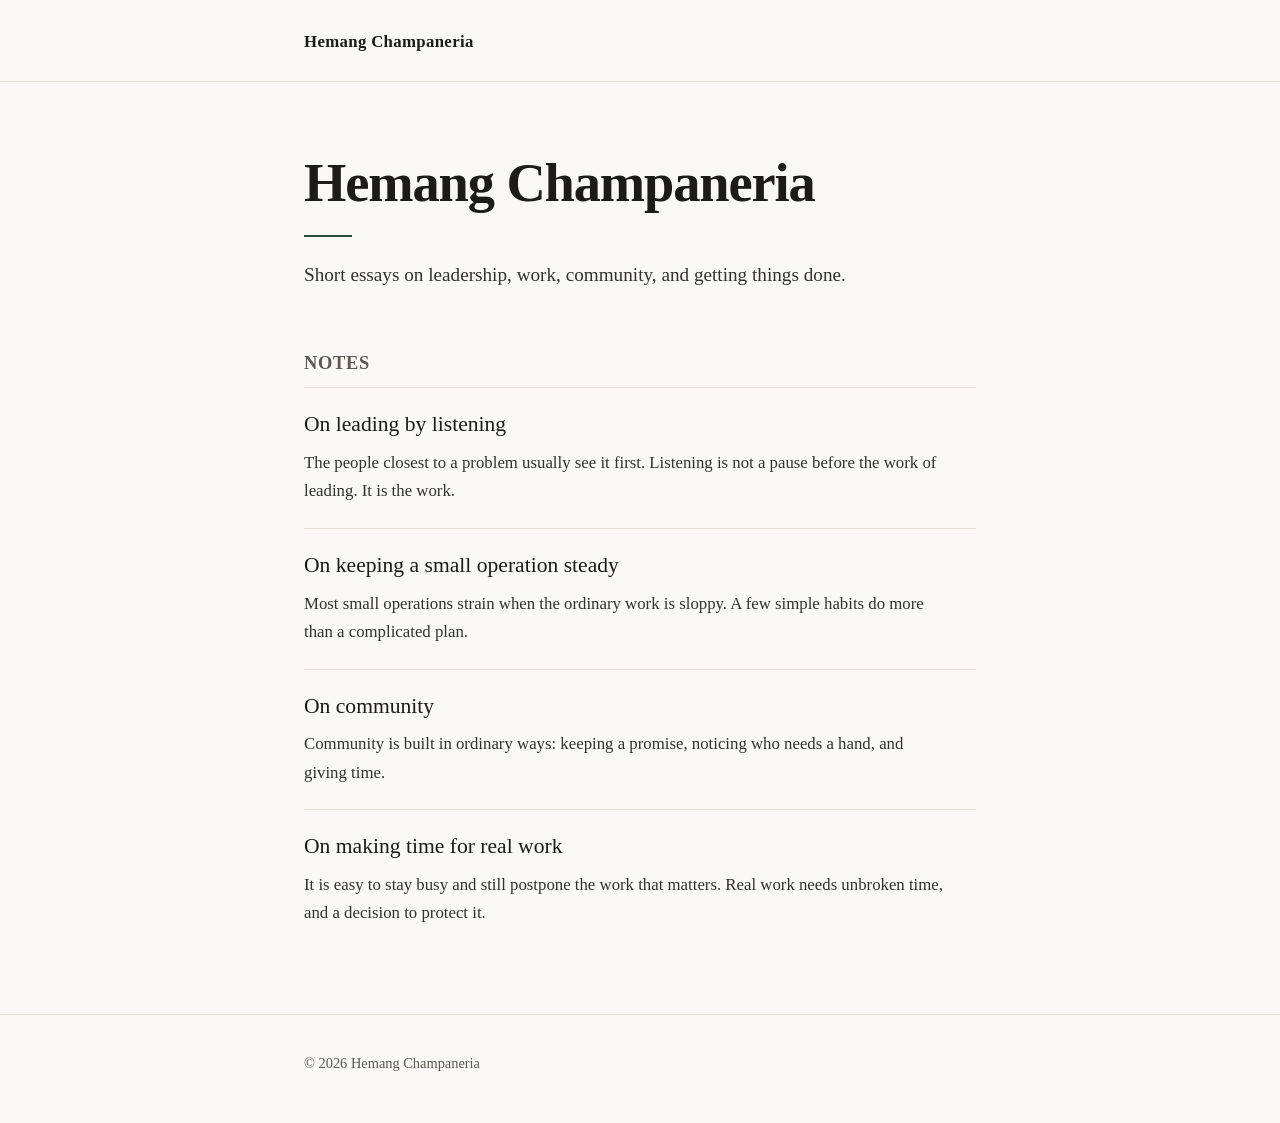
==== index.html @ 0146b72a "Initial site" ====
<!DOCTYPE html>
<html lang="en">
<head>
  <meta charset="utf-8">
  <meta name="viewport" content="width=device-width, initial-scale=1">
  <title>Hemang Champaneria</title>
  <meta name="description" content="Essays by Hemang Champaneria on leadership, running a small operation well, community, and making time for real work.">
  <meta name="author" content="Hemang Champaneria">
  <meta name="robots" content="index, follow">
  <link rel="canonical" href="https://hemangchampaneria.com/">
  <link rel="stylesheet" href="/styles.css">
  <meta property="og:type" content="website">
  <meta property="og:title" content="Hemang Champaneria">
  <meta property="og:description" content="Essays by Hemang Champaneria on leadership, running a small operation well, community, and making time for real work.">
  <meta property="og:url" content="https://hemangchampaneria.com/">
  <meta property="og:site_name" content="Hemang Champaneria">
  <meta name="twitter:card" content="summary">
  <meta name="twitter:title" content="Hemang Champaneria">
  <meta name="twitter:description" content="Essays by Hemang Champaneria on leadership, running a small operation well, community, and making time for real work.">
  <script type="application/ld+json">
  {
    "@context": "https://schema.org",
    "@type": "Person",
    "name": "Hemang Champaneria",
    "url": "https://hemangchampaneria.com/",
    "sameAs": [
      "https://x.com/hemangc"
    ]
  }
  </script>
</head>
<body>
  <a class="skip" href="#main">Skip to content</a>
  <header>
    <div class="wrap">
      <a class="name" href="/">Hemang Champaneria</a>
    </div>
  </header>

  <main id="main">
    <div class="hero">
      <div class="wrap">
        <h1>Hemang Champaneria</h1>
        <div class="rule" aria-hidden="true"></div>
        <p class="lead">Short essays on leadership, work, community, and getting things done.</p>
      </div>
    </div>

    <section aria-labelledby="notes-heading">
      <div class="wrap">
        <h2 id="notes-heading">Notes</h2>
        <ul class="article-list">
          <li>
            <a class="title" href="/notes/on-leading-by-listening.html">On leading by listening</a>
            <p class="dek">The people closest to a problem usually see it first. Listening is not a pause before the work of leading. It is the work.</p>
          </li>
          <li>
            <a class="title" href="/notes/on-keeping-a-small-operation-steady.html">On keeping a small operation steady</a>
            <p class="dek">Most small operations strain when the ordinary work is sloppy. A few simple habits do more than a complicated plan.</p>
          </li>
          <li>
            <a class="title" href="/notes/on-community.html">On community</a>
            <p class="dek">Community is built in ordinary ways: keeping a promise, noticing who needs a hand, and giving time.</p>
          </li>
          <li>
            <a class="title" href="/notes/on-making-time-for-real-work.html">On making time for real work</a>
            <p class="dek">It is easy to stay busy and still postpone the work that matters. Real work needs unbroken time, and a decision to protect it.</p>
          </li>
        </ul>
      </div>
    </section>
  </main>

  <footer>
    <div class="wrap">
      <p>&copy; 2026 Hemang Champaneria</p>
    </div>
  </footer>
</body>
</html>
---- styles.css ----
/* Hemang Champaneria — shared styles. No webfonts, no images. */
:root {
  --ink: #1c1b19;
  --muted: #5c5852;
  --line: #e4dfd6;
  --bg: #faf8f4;
  --card: #ffffff;
  --accent: #2f4a3c;
  --accent-hover: #1d3128;
}
*, *::before, *::after { box-sizing: border-box; margin: 0; padding: 0; }
html { scroll-behavior: smooth; }
body {
  font-family: Georgia, "Times New Roman", Times, serif;
  background: var(--bg);
  color: var(--ink);
  line-height: 1.7;
  font-size: 1.05rem;
}
a { color: var(--accent); }
a:hover { color: var(--accent-hover); }
a:focus-visible, button:focus-visible {
  outline: 2px solid var(--accent);
  outline-offset: 3px;
}
.skip {
  position: absolute;
  left: -999px;
  top: 8px;
  background: var(--card);
  color: var(--ink);
  padding: 8px 12px;
  z-index: 10;
}
.skip:focus { left: 8px; }
.wrap { max-width: 720px; margin: 0 auto; padding: 0 24px; }
header {
  padding: 28px 0 24px;
  border-bottom: 1px solid var(--line);
}
header .name {
  font-family: "Palatino Linotype", Palatino, "Book Antiqua", Georgia, serif;
  font-weight: 700;
  letter-spacing: 0.02em;
  color: var(--ink);
  text-decoration: none;
  font-size: 1.05rem;
}
header .name:hover { color: var(--accent); }
.hero { padding: 72px 0 48px; }
h1 {
  font-family: "Palatino Linotype", Palatino, "Book Antiqua", Georgia, serif;
  font-size: clamp(2.25rem, 6vw, 3.4rem);
  line-height: 1.1;
  font-weight: 700;
  letter-spacing: -0.02em;
}
.rule { width: 48px; height: 2px; background: var(--accent); margin: 22px 0; }
.lead { font-size: 1.2rem; color: #33312e; max-width: 38rem; }
section { padding: 8px 0 64px; }
h2 {
  font-family: "Palatino Linotype", Palatino, "Book Antiqua", Georgia, serif;
  font-size: 1.15rem;
  font-weight: 700;
  letter-spacing: 0.04em;
  text-transform: uppercase;
  color: var(--muted);
  margin-bottom: 8px;
}
.article-list { list-style: none; }
.article-list li {
  border-top: 1px solid var(--line);
  padding: 22px 0;
}
.article-list a.title {
  font-family: "Palatino Linotype", Palatino, "Book Antiqua", Georgia, serif;
  font-size: 1.35rem;
  line-height: 1.3;
  color: var(--ink);
  text-decoration: none;
}
.article-list a.title:hover { color: var(--accent); }
.article-list .dek {
  margin-top: 8px;
  color: #33312e;
  max-width: 40rem;
}
article.essay { padding: 56px 0 24px; }
article.essay h1 {
  font-size: clamp(1.85rem, 5vw, 2.6rem);
  max-width: 20ch;
}
.byline { color: var(--muted); font-size: 0.95rem; margin: 0 0 28px; }
.prose p { margin-bottom: 1.15rem; max-width: 40rem; }
.more { padding: 24px 0 64px; border-top: 1px solid var(--line); }
.more h2 { margin-bottom: 16px; }
.more ul { list-style: none; }
.more li { padding: 6px 0; }
footer {
  padding: 36px 0 48px;
  border-top: 1px solid var(--line);
  color: var(--muted);
  font-size: 0.9rem;
}
@media (max-width: 600px) {
  .hero { padding: 48px 0 32px; }
  article.essay { padding: 40px 0 16px; }
  section { padding-bottom: 48px; }
  .article-list a.title { font-size: 1.22rem; }
}
@media (prefers-reduced-motion: reduce) {
  html { scroll-behavior: auto; }
}
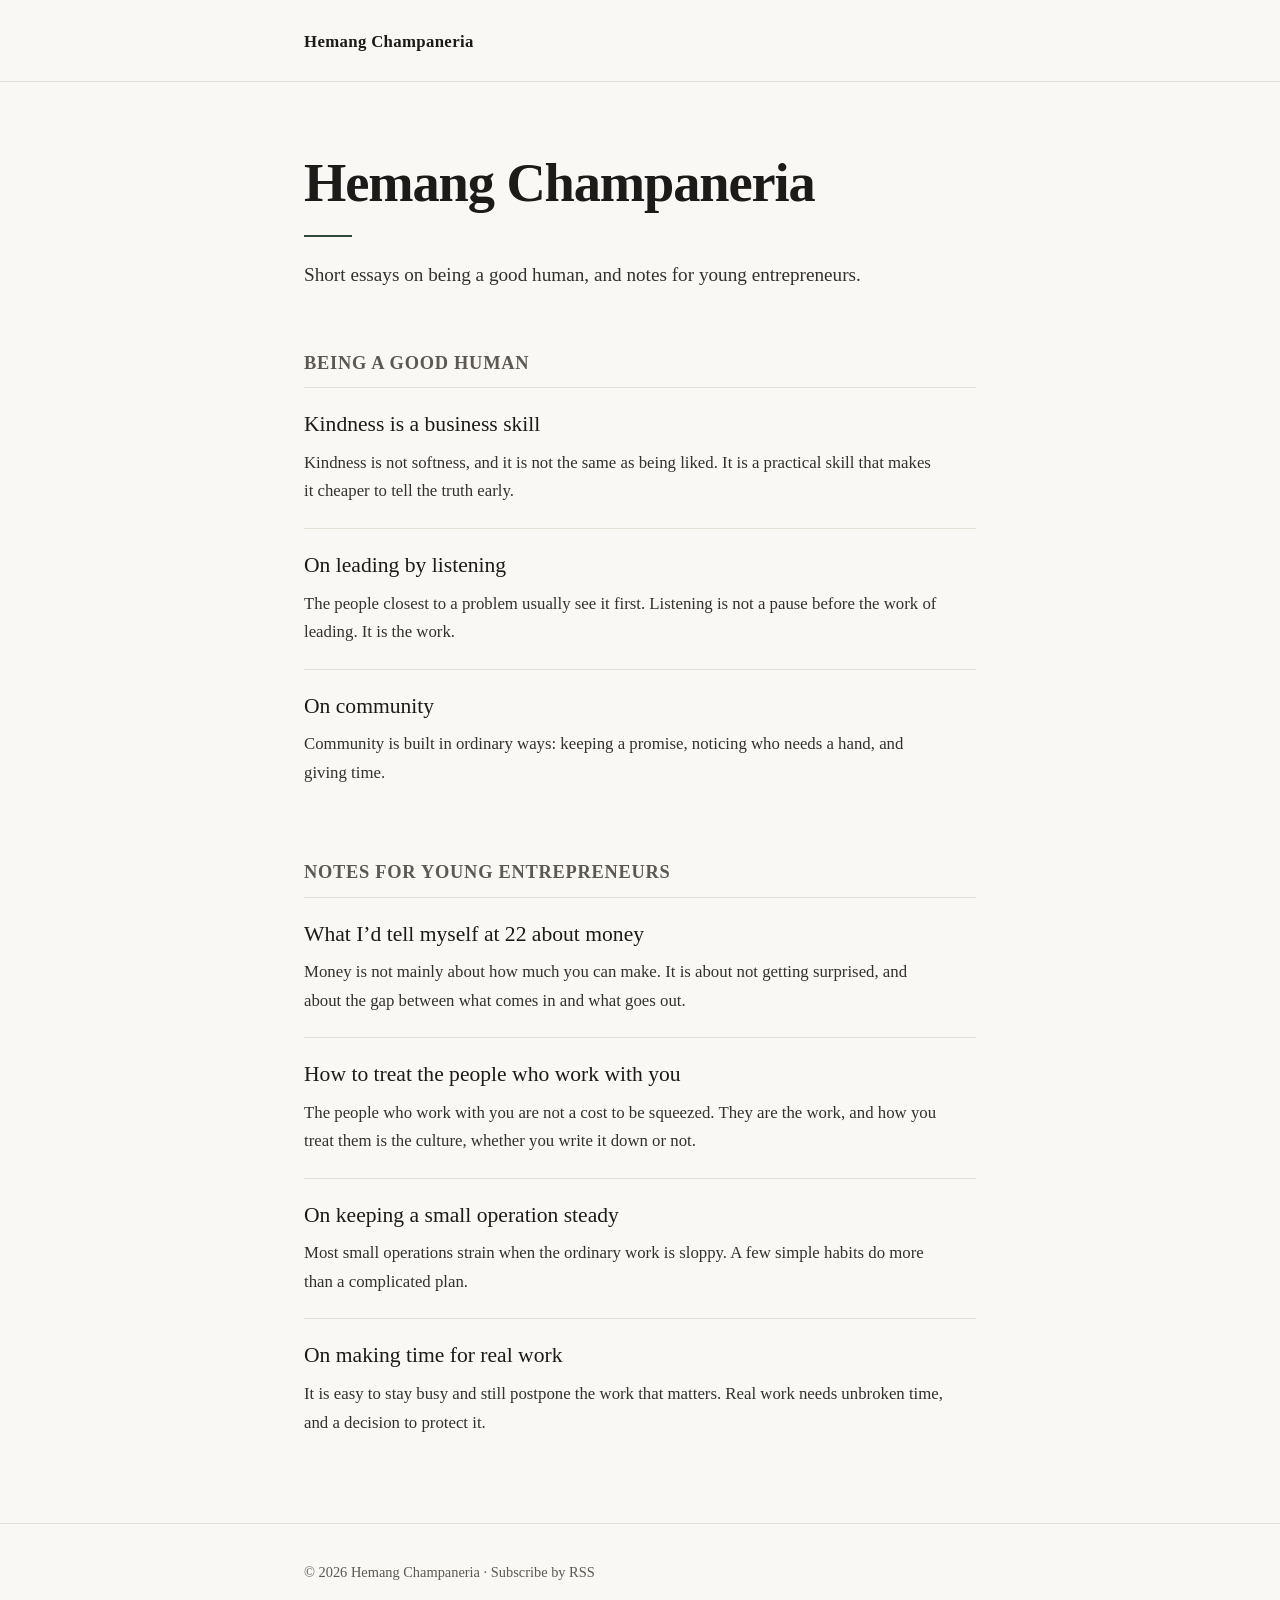
==== commit 320918eb: "Add three new essays, RSS feed" ====
--- a/index.html
+++ b/index.html
@@ -4,19 +4,20 @@
   <meta charset="utf-8">
   <meta name="viewport" content="width=device-width, initial-scale=1">
   <title>Hemang Champaneria</title>
-  <meta name="description" content="Essays by Hemang Champaneria on leadership, running a small operation well, community, and making time for real work.">
+  <meta name="description" content="Essays by Hemang Champaneria on being a good human, and notes for young entrepreneurs.">
   <meta name="author" content="Hemang Champaneria">
   <meta name="robots" content="index, follow">
   <link rel="canonical" href="https://hemangchampaneria.com/">
   <link rel="stylesheet" href="/styles.css">
+  <link rel="alternate" type="application/rss+xml" title="Hemang Champaneria" href="https://hemangchampaneria.com/feed.xml">
   <meta property="og:type" content="website">
   <meta property="og:title" content="Hemang Champaneria">
-  <meta property="og:description" content="Essays by Hemang Champaneria on leadership, running a small operation well, community, and making time for real work.">
+  <meta property="og:description" content="Essays by Hemang Champaneria on being a good human, and notes for young entrepreneurs.">
   <meta property="og:url" content="https://hemangchampaneria.com/">
   <meta property="og:site_name" content="Hemang Champaneria">
   <meta name="twitter:card" content="summary">
   <meta name="twitter:title" content="Hemang Champaneria">
-  <meta name="twitter:description" content="Essays by Hemang Champaneria on leadership, running a small operation well, community, and making time for real work.">
+  <meta name="twitter:description" content="Essays by Hemang Champaneria on being a good human, and notes for young entrepreneurs.">
   <script type="application/ld+json">
   {
     "@context": "https://schema.org",
@@ -42,25 +43,40 @@
       <div class="wrap">
         <h1>Hemang Champaneria</h1>
         <div class="rule" aria-hidden="true"></div>
-        <p class="lead">Short essays on leadership, work, community, and getting things done.</p>
+        <p class="lead">Short essays on being a good human, and notes for young entrepreneurs.</p>
       </div>
     </div>
 
-    <section aria-labelledby="notes-heading">
+    <section aria-labelledby="human-heading">
       <div class="wrap">
-        <h2 id="notes-heading">Notes</h2>
+        <h2 id="human-heading">Being a good human</h2>
         <ul class="article-list">
+          <li>
+            <a class="title" href="/notes/kindness-is-a-business-skill.html">Kindness is a business skill</a>
+            <p class="dek">Kindness is not softness, and it is not the same as being liked. It is a practical skill that makes it cheaper to tell the truth early.</p>
+          </li>
           <li>
             <a class="title" href="/notes/on-leading-by-listening.html">On leading by listening</a>
             <p class="dek">The people closest to a problem usually see it first. Listening is not a pause before the work of leading. It is the work.</p>
           </li>
           <li>
+            <a class="title" href="/notes/on-community.html">On community</a>
+            <p class="dek">Community is built in ordinary ways: keeping a promise, noticing who needs a hand, and giving time.</p>
+          </li>
+        </ul>
+        <h2 id="entrepreneur-heading">Notes for young entrepreneurs</h2>
+        <ul class="article-list">
+          <li>
+            <a class="title" href="/notes/what-id-tell-myself-at-22-about-money.html">What I&#8217;d tell myself at 22 about money</a>
+            <p class="dek">Money is not mainly about how much you can make. It is about not getting surprised, and about the gap between what comes in and what goes out.</p>
+          </li>
+          <li>
+            <a class="title" href="/notes/how-to-treat-the-people-who-work-with-you.html">How to treat the people who work with you</a>
+            <p class="dek">The people who work with you are not a cost to be squeezed. They are the work, and how you treat them is the culture, whether you write it down or not.</p>
+          </li>
+          <li>
             <a class="title" href="/notes/on-keeping-a-small-operation-steady.html">On keeping a small operation steady</a>
             <p class="dek">Most small operations strain when the ordinary work is sloppy. A few simple habits do more than a complicated plan.</p>
-          </li>
-          <li>
-            <a class="title" href="/notes/on-community.html">On community</a>
-            <p class="dek">Community is built in ordinary ways: keeping a promise, noticing who needs a hand, and giving time.</p>
           </li>
           <li>
             <a class="title" href="/notes/on-making-time-for-real-work.html">On making time for real work</a>
@@ -73,7 +89,7 @@
 
   <footer>
     <div class="wrap">
-      <p>&copy; 2026 Hemang Champaneria</p>
+      <p>&copy; 2026 Hemang Champaneria &middot; <a href="/feed.xml">Subscribe by RSS</a></p>
     </div>
   </footer>
 </body>
--- a/styles.css
+++ b/styles.css
@@ -111,3 +111,27 @@
 @media (prefers-reduced-motion: reduce) {
   html { scroll-behavior: auto; }
 }
+
+/* Additions for longer essays, theme groups, and the RSS link. */
+.prose h2 {
+  margin: 2.1rem 0 0.8rem;
+}
+.prose ul {
+  margin: 0 0 1.15rem;
+  padding-left: 1.25rem;
+  max-width: 40rem;
+}
+.prose li {
+  margin-bottom: 0.65rem;
+}
+.article-list + h2 {
+  margin-top: 48px;
+}
+footer a {
+  color: var(--muted);
+  text-decoration: none;
+}
+footer a:hover {
+  color: var(--accent);
+  text-decoration: underline;
+}
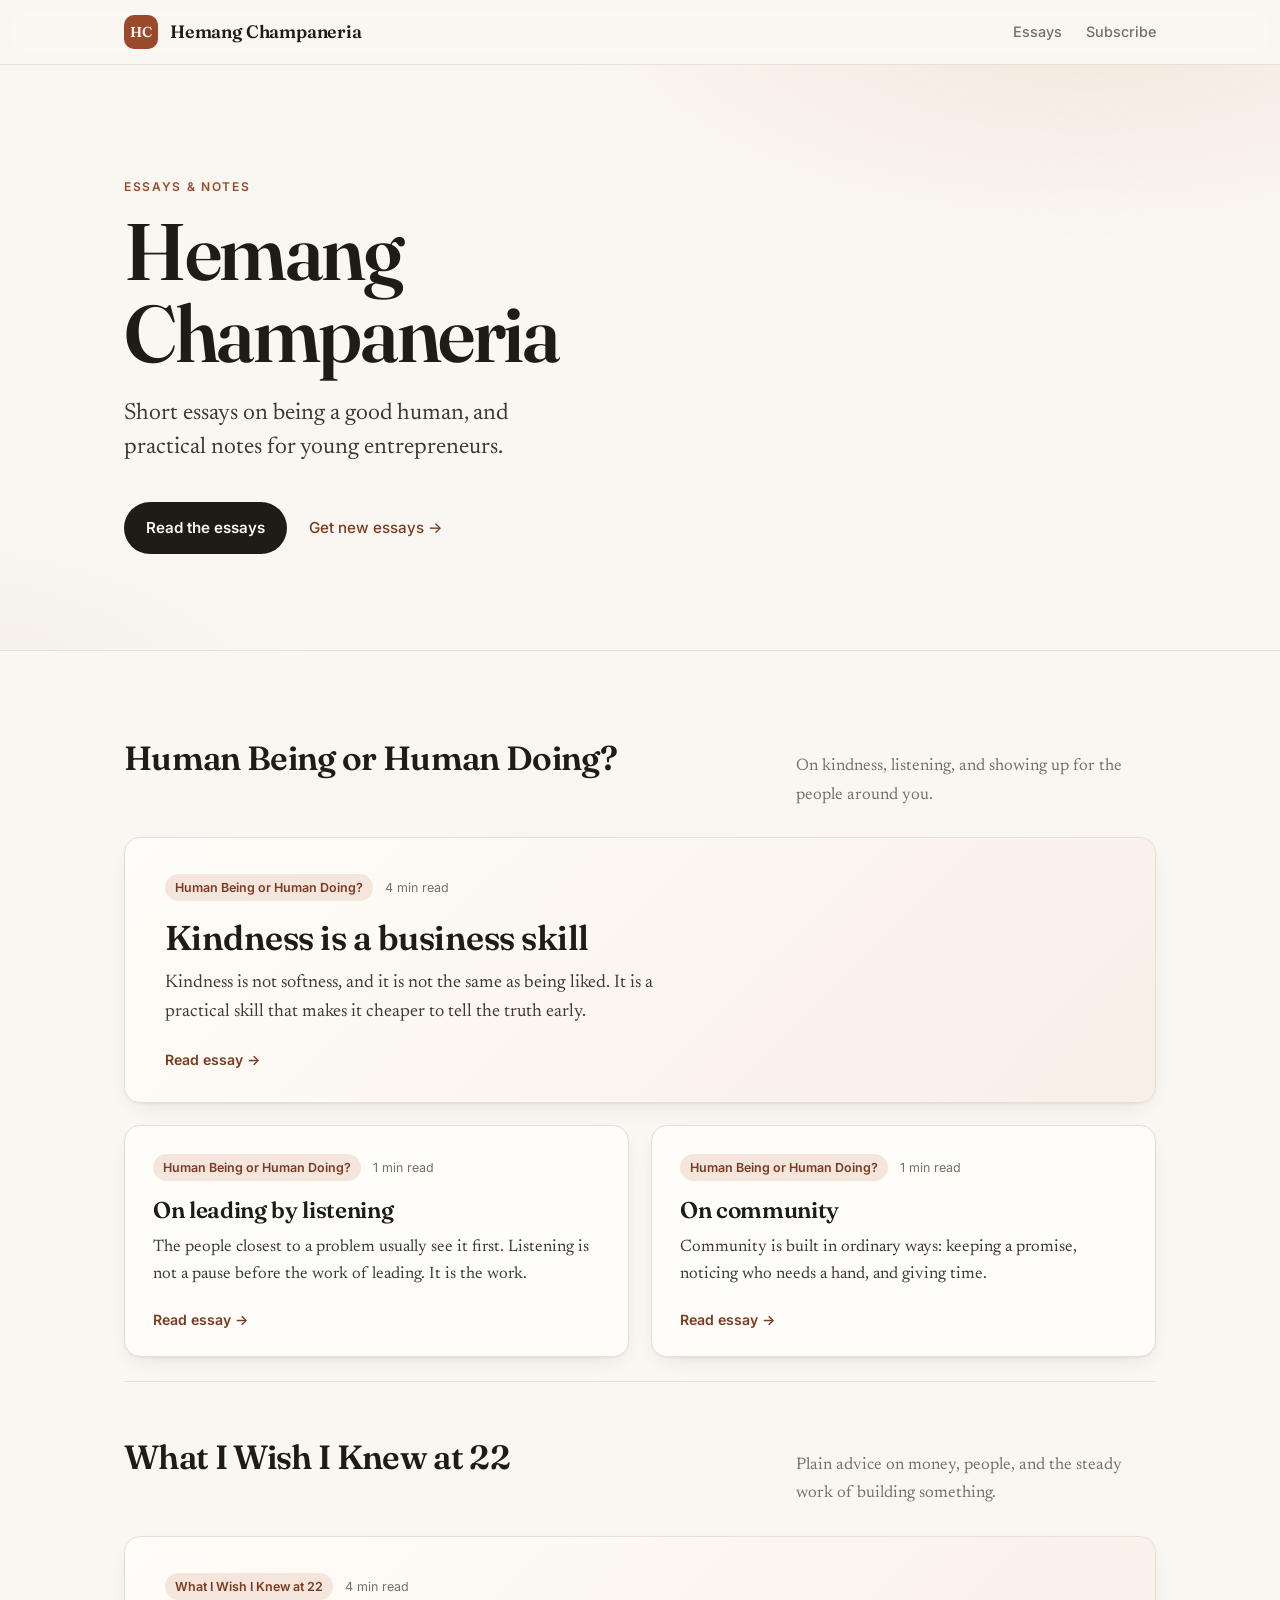
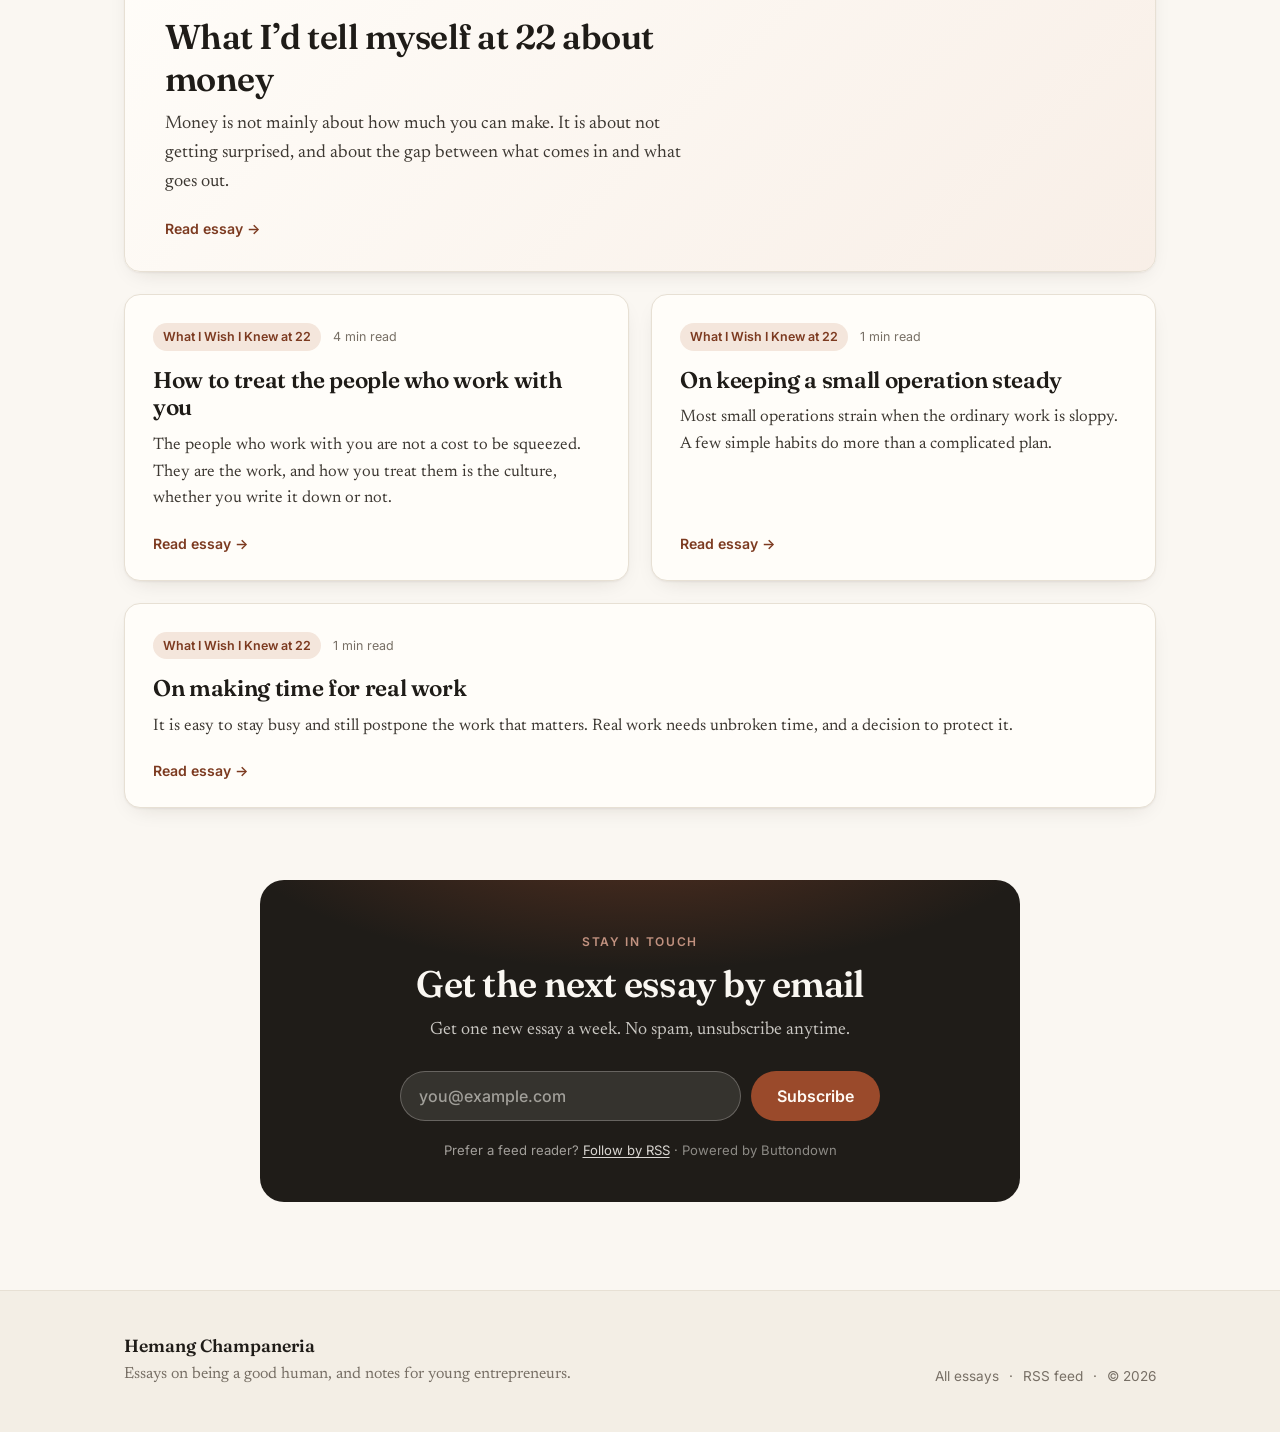
==== commit ad310205: "Redesign site" ====
--- a/index.html
+++ b/index.html
@@ -7,7 +7,14 @@
   <meta name="description" content="Essays by Hemang Champaneria on being a good human, and notes for young entrepreneurs.">
   <meta name="author" content="Hemang Champaneria">
   <meta name="robots" content="index, follow">
+  <meta name="color-scheme" content="light dark">
+  <meta name="theme-color" content="#faf7f2" media="(prefers-color-scheme: light)">
+  <meta name="theme-color" content="#171513" media="(prefers-color-scheme: dark)">
   <link rel="canonical" href="https://hemangchampaneria.com/">
+  <link rel="icon" href="/favicon.svg" type="image/svg+xml">
+  <link rel="preconnect" href="https://fonts.googleapis.com">
+  <link rel="preconnect" href="https://fonts.gstatic.com" crossorigin>
+  <link rel="stylesheet" href="https://fonts.googleapis.com/css2?family=Fraunces:opsz,wght@9..144,500;9..144,600&family=Newsreader:ital,opsz,wght@0,6..72,400;0,6..72,500;1,6..72,400&family=Inter:wght@400;500;600&display=swap">
   <link rel="stylesheet" href="/styles.css">
   <link rel="alternate" type="application/rss+xml" title="Hemang Champaneria" href="https://hemangchampaneria.com/feed.xml">
   <meta property="og:type" content="website">
@@ -15,81 +22,159 @@
   <meta property="og:description" content="Essays by Hemang Champaneria on being a good human, and notes for young entrepreneurs.">
   <meta property="og:url" content="https://hemangchampaneria.com/">
   <meta property="og:site_name" content="Hemang Champaneria">
-  <meta name="twitter:card" content="summary">
+  <meta property="og:image" content="https://hemangchampaneria.com/og-image.png">
+  <meta property="og:image:width" content="1200">
+  <meta property="og:image:height" content="630">
+  <meta name="twitter:card" content="summary_large_image">
   <meta name="twitter:title" content="Hemang Champaneria">
   <meta name="twitter:description" content="Essays by Hemang Champaneria on being a good human, and notes for young entrepreneurs.">
+  <meta name="twitter:image" content="https://hemangchampaneria.com/og-image.png">
   <script type="application/ld+json">
-  {
-    "@context": "https://schema.org",
-    "@type": "Person",
-    "name": "Hemang Champaneria",
-    "url": "https://hemangchampaneria.com/",
-    "sameAs": [
-      "https://x.com/hemangc"
-    ]
-  }
+{
+  "@context": "https://schema.org",
+  "@graph": [
+    {
+      "@type": "WebSite",
+      "name": "Hemang Champaneria",
+      "url": "https://hemangchampaneria.com/",
+      "description": "Essays by Hemang Champaneria on being a good human, and notes for young entrepreneurs."
+    },
+    {
+      "@type": "Person",
+      "name": "Hemang Champaneria",
+      "url": "https://hemangchampaneria.com/",
+      "sameAs": [
+        "https://x.com/hemangc"
+      ]
+    }
+  ]
+}
   </script>
 </head>
 <body>
   <a class="skip" href="#main">Skip to content</a>
-  <header>
-    <div class="wrap">
-      <a class="name" href="/">Hemang Champaneria</a>
+  <header class="site-header">
+    <div class="bar">
+      <a class="brand" href="/" aria-label="Hemang Champaneria, home"><span class="mark" aria-hidden="true">HC</span><span class="brand-name">Hemang Champaneria</span></a>
+      <nav class="site-nav" aria-label="Site">
+        <a href="/#essays">Essays</a>
+        <a href="/#subscribe">Subscribe</a>
+      </nav>
     </div>
   </header>
 
   <main id="main">
-    <div class="hero">
-      <div class="wrap">
+    <section class="hero">
+      <div class="hero-inner">
+        <p class="eyebrow">Essays &amp; notes</p>
         <h1>Hemang Champaneria</h1>
-        <div class="rule" aria-hidden="true"></div>
-        <p class="lead">Short essays on being a good human, and notes for young entrepreneurs.</p>
+        <p class="lead">Short essays on being a good human, and practical notes for young entrepreneurs.</p>
+        <div class="hero-actions">
+          <a class="button" href="#essays">Read the essays</a>
+          <a class="text-link" href="#subscribe">Get new essays <span aria-hidden="true">&rarr;</span></a>
+        </div>
       </div>
+    </section>
+
+    <div id="essays" class="essays">
+      <section class="group" aria-labelledby="human-heading">
+        <div class="group-head">
+          <h2 id="human-heading">Human Being or Human Doing?</h2>
+          <p>On kindness, listening, and showing up for the people around you.</p>
+        </div>
+        <ul class="cards">
+          <li class="card card-featured">
+            <a href="/notes/kindness-is-a-business-skill.html">
+              <p class="card-meta"><span class="tag">Human Being or Human Doing?</span><span>4 min read</span></p>
+              <h3>Kindness is a business skill</h3>
+              <p class="dek">Kindness is not softness, and it is not the same as being liked. It is a practical skill that makes it cheaper to tell the truth early.</p>
+              <span class="read-more">Read essay <span aria-hidden="true">&rarr;</span></span>
+            </a>
+          </li>
+          <li class="card">
+            <a href="/notes/on-leading-by-listening.html">
+              <p class="card-meta"><span class="tag">Human Being or Human Doing?</span><span>1 min read</span></p>
+              <h3>On leading by listening</h3>
+              <p class="dek">The people closest to a problem usually see it first. Listening is not a pause before the work of leading. It is the work.</p>
+              <span class="read-more">Read essay <span aria-hidden="true">&rarr;</span></span>
+            </a>
+          </li>
+          <li class="card">
+            <a href="/notes/on-community.html">
+              <p class="card-meta"><span class="tag">Human Being or Human Doing?</span><span>1 min read</span></p>
+              <h3>On community</h3>
+              <p class="dek">Community is built in ordinary ways: keeping a promise, noticing who needs a hand, and giving time.</p>
+              <span class="read-more">Read essay <span aria-hidden="true">&rarr;</span></span>
+            </a>
+          </li>
+        </ul>
+      </section>
+      <section class="group" aria-labelledby="entrepreneurs-heading">
+        <div class="group-head">
+          <h2 id="entrepreneurs-heading">What I Wish I Knew at 22</h2>
+          <p>Plain advice on money, people, and the steady work of building something.</p>
+        </div>
+        <ul class="cards">
+          <li class="card card-featured">
+            <a href="/notes/what-id-tell-myself-at-22-about-money.html">
+              <p class="card-meta"><span class="tag">What I Wish I Knew at 22</span><span>4 min read</span></p>
+              <h3>What I’d tell myself at 22 about money</h3>
+              <p class="dek">Money is not mainly about how much you can make. It is about not getting surprised, and about the gap between what comes in and what goes out.</p>
+              <span class="read-more">Read essay <span aria-hidden="true">&rarr;</span></span>
+            </a>
+          </li>
+          <li class="card">
+            <a href="/notes/how-to-treat-the-people-who-work-with-you.html">
+              <p class="card-meta"><span class="tag">What I Wish I Knew at 22</span><span>4 min read</span></p>
+              <h3>How to treat the people who work with you</h3>
+              <p class="dek">The people who work with you are not a cost to be squeezed. They are the work, and how you treat them is the culture, whether you write it down or not.</p>
+              <span class="read-more">Read essay <span aria-hidden="true">&rarr;</span></span>
+            </a>
+          </li>
+          <li class="card">
+            <a href="/notes/on-keeping-a-small-operation-steady.html">
+              <p class="card-meta"><span class="tag">What I Wish I Knew at 22</span><span>1 min read</span></p>
+              <h3>On keeping a small operation steady</h3>
+              <p class="dek">Most small operations strain when the ordinary work is sloppy. A few simple habits do more than a complicated plan.</p>
+              <span class="read-more">Read essay <span aria-hidden="true">&rarr;</span></span>
+            </a>
+          </li>
+          <li class="card card-wide">
+            <a href="/notes/on-making-time-for-real-work.html">
+              <p class="card-meta"><span class="tag">What I Wish I Knew at 22</span><span>1 min read</span></p>
+              <h3>On making time for real work</h3>
+              <p class="dek">It is easy to stay busy and still postpone the work that matters. Real work needs unbroken time, and a decision to protect it.</p>
+              <span class="read-more">Read essay <span aria-hidden="true">&rarr;</span></span>
+            </a>
+          </li>
+        </ul>
+      </section>
     </div>
 
-    <section aria-labelledby="human-heading">
-      <div class="wrap">
-        <h2 id="human-heading">Being a good human</h2>
-        <ul class="article-list">
-          <li>
-            <a class="title" href="/notes/kindness-is-a-business-skill.html">Kindness is a business skill</a>
-            <p class="dek">Kindness is not softness, and it is not the same as being liked. It is a practical skill that makes it cheaper to tell the truth early.</p>
-          </li>
-          <li>
-            <a class="title" href="/notes/on-leading-by-listening.html">On leading by listening</a>
-            <p class="dek">The people closest to a problem usually see it first. Listening is not a pause before the work of leading. It is the work.</p>
-          </li>
-          <li>
-            <a class="title" href="/notes/on-community.html">On community</a>
-            <p class="dek">Community is built in ordinary ways: keeping a promise, noticing who needs a hand, and giving time.</p>
-          </li>
-        </ul>
-        <h2 id="entrepreneur-heading">Notes for young entrepreneurs</h2>
-        <ul class="article-list">
-          <li>
-            <a class="title" href="/notes/what-id-tell-myself-at-22-about-money.html">What I&#8217;d tell myself at 22 about money</a>
-            <p class="dek">Money is not mainly about how much you can make. It is about not getting surprised, and about the gap between what comes in and what goes out.</p>
-          </li>
-          <li>
-            <a class="title" href="/notes/how-to-treat-the-people-who-work-with-you.html">How to treat the people who work with you</a>
-            <p class="dek">The people who work with you are not a cost to be squeezed. They are the work, and how you treat them is the culture, whether you write it down or not.</p>
-          </li>
-          <li>
-            <a class="title" href="/notes/on-keeping-a-small-operation-steady.html">On keeping a small operation steady</a>
-            <p class="dek">Most small operations strain when the ordinary work is sloppy. A few simple habits do more than a complicated plan.</p>
-          </li>
-          <li>
-            <a class="title" href="/notes/on-making-time-for-real-work.html">On making time for real work</a>
-            <p class="dek">It is easy to stay busy and still postpone the work that matters. Real work needs unbroken time, and a decision to protect it.</p>
-          </li>
-        </ul>
+    <section class="subscribe" id="subscribe" aria-labelledby="subscribe-heading">
+      <div class="subscribe-inner">
+        <p class="eyebrow">Stay in touch</p>
+        <h2 id="subscribe-heading">Get the next essay by email</h2>
+        <p>Get one new essay a week. No spam, unsubscribe anytime.</p>
+        <!-- SUBSCRIBE FORM (Buttondown) -->
+        <form action="https://buttondown.com/api/emails/embed-subscribe/hemangchampaneria" method="post" class="embeddable-buttondown-form subscribe-form">
+          <label for="bd-email" class="visually-hidden">Enter your email</label>
+          <input type="email" name="email" id="bd-email" placeholder="you@example.com" autocomplete="email" required>
+          <input type="submit" value="Subscribe">
+        </form>
+        <p class="subscribe-alt">Prefer a feed reader? <a href="/feed.xml">Follow by RSS</a><span aria-hidden="true"> &middot; </span><a class="powered" href="https://buttondown.com/refer/hemangchampaneria" target="_blank" rel="noopener">Powered by Buttondown</a></p>
+        <!-- /SUBSCRIBE FORM -->
       </div>
     </section>
   </main>
 
-  <footer>
-    <div class="wrap">
-      <p>&copy; 2026 Hemang Champaneria &middot; <a href="/feed.xml">Subscribe by RSS</a></p>
+  <footer class="site-footer">
+    <div class="bar footer-inner">
+      <div>
+        <p class="footer-name">Hemang Champaneria</p>
+        <p class="footer-tag">Essays on being a good human, and notes for young entrepreneurs.</p>
+      </div>
+      <p class="footer-links"><a href="/#essays">All essays</a><span aria-hidden="true">&middot;</span><a href="/feed.xml">RSS feed</a><span aria-hidden="true">&middot;</span><span>&copy; 2026</span></p>
     </div>
   </footer>
 </body>
--- a/styles.css
+++ b/styles.css
@@ -1,137 +1,261 @@
-/* Hemang Champaneria — shared styles. No webfonts, no images. */
+/* Hemang Champaneria — shared styles */
 :root {
-  --ink: #1c1b19;
-  --muted: #5c5852;
-  --line: #e4dfd6;
-  --bg: #faf8f4;
-  --card: #ffffff;
-  --accent: #2f4a3c;
-  --accent-hover: #1d3128;
-}
-*, *::before, *::after { box-sizing: border-box; margin: 0; padding: 0; }
-html { scroll-behavior: smooth; }
+  --bg: #faf7f2;
+  --bg-soft: #f3eee5;
+  --card: #fffdf9;
+  --ink: #1f1c18;
+  --ink-2: #3d3832;
+  --muted: #776f65;
+  --line: #e7e0d4;
+  --accent: #9a4a2b;
+  --accent-ink: #7c3a20;
+  --accent-soft: #f4e6dc;
+  --shadow: 0 1px 2px rgba(40, 28, 16, .05), 0 8px 24px -12px rgba(40, 28, 16, .18);
+  --shadow-hover: 0 2px 4px rgba(40, 28, 16, .06), 0 18px 40px -16px rgba(40, 28, 16, .28);
+  --serif: "Newsreader", Georgia, "Times New Roman", serif;
+  --display: "Fraunces", "Newsreader", Georgia, serif;
+  --sans: "Inter", system-ui, -apple-system, "Segoe UI", Roboto, sans-serif;
+  --measure: 680px;
+  --wide: 1080px;
+  --radius: 16px;
+}
+@media (prefers-color-scheme: dark) {
+  :root {
+    --bg: #171513;
+    --bg-soft: #1f1c19;
+    --card: #221f1b;
+    --ink: #f1ebe2;
+    --ink-2: #d6cec3;
+    --muted: #a0968a;
+    --line: #34302a;
+    --accent: #e08b63;
+    --accent-ink: #f0a07a;
+    --accent-soft: #3a261c;
+    --shadow: 0 1px 2px rgba(0,0,0,.3), 0 8px 24px -12px rgba(0,0,0,.6);
+    --shadow-hover: 0 2px 4px rgba(0,0,0,.35), 0 18px 40px -16px rgba(0,0,0,.7);
+  }
+}
+*, *::before, *::after { box-sizing: border-box; }
+* { margin: 0; padding: 0; }
+html { scroll-behavior: smooth; -webkit-text-size-adjust: 100%; }
 body {
-  font-family: Georgia, "Times New Roman", Times, serif;
+  font-family: var(--serif);
+  font-size: 1.125rem;
+  line-height: 1.7;
+  color: var(--ink);
   background: var(--bg);
-  color: var(--ink);
-  line-height: 1.7;
-  font-size: 1.05rem;
-}
-a { color: var(--accent); }
-a:hover { color: var(--accent-hover); }
-a:focus-visible, button:focus-visible {
-  outline: 2px solid var(--accent);
-  outline-offset: 3px;
-}
-.skip {
-  position: absolute;
-  left: -999px;
-  top: 8px;
-  background: var(--card);
-  color: var(--ink);
-  padding: 8px 12px;
-  z-index: 10;
-}
+  -webkit-font-smoothing: antialiased;
+  text-rendering: optimizeLegibility;
+}
+a { color: var(--accent-ink); text-underline-offset: .18em; text-decoration-thickness: 1px; }
+a:hover { color: var(--accent); }
+:focus-visible { outline: 2px solid var(--accent); outline-offset: 3px; border-radius: 4px; }
+::selection { background: var(--accent-soft); }
+.visually-hidden { position: absolute !important; width: 1px; height: 1px; overflow: hidden; clip: rect(0 0 0 0); white-space: nowrap; }
+.skip { position: absolute; left: -999px; top: 8px; background: var(--card); color: var(--ink); padding: 8px 12px; z-index: 20; font-family: var(--sans); }
 .skip:focus { left: 8px; }
-.wrap { max-width: 720px; margin: 0 auto; padding: 0 24px; }
-header {
-  padding: 28px 0 24px;
+
+/* Header */
+.site-header {
+  position: sticky; top: 0; z-index: 10;
+  background: color-mix(in srgb, var(--bg) 88%, transparent);
+  -webkit-backdrop-filter: saturate(1.4) blur(10px);
+  backdrop-filter: saturate(1.4) blur(10px);
   border-bottom: 1px solid var(--line);
 }
-header .name {
-  font-family: "Palatino Linotype", Palatino, "Book Antiqua", Georgia, serif;
-  font-weight: 700;
-  letter-spacing: 0.02em;
-  color: var(--ink);
-  text-decoration: none;
-  font-size: 1.05rem;
-}
-header .name:hover { color: var(--accent); }
-.hero { padding: 72px 0 48px; }
-h1 {
-  font-family: "Palatino Linotype", Palatino, "Book Antiqua", Georgia, serif;
-  font-size: clamp(2.25rem, 6vw, 3.4rem);
-  line-height: 1.1;
-  font-weight: 700;
-  letter-spacing: -0.02em;
-}
-.rule { width: 48px; height: 2px; background: var(--accent); margin: 22px 0; }
-.lead { font-size: 1.2rem; color: #33312e; max-width: 38rem; }
-section { padding: 8px 0 64px; }
-h2 {
-  font-family: "Palatino Linotype", Palatino, "Book Antiqua", Georgia, serif;
-  font-size: 1.15rem;
-  font-weight: 700;
-  letter-spacing: 0.04em;
-  text-transform: uppercase;
-  color: var(--muted);
-  margin-bottom: 8px;
-}
-.article-list { list-style: none; }
-.article-list li {
-  border-top: 1px solid var(--line);
-  padding: 22px 0;
-}
-.article-list a.title {
-  font-family: "Palatino Linotype", Palatino, "Book Antiqua", Georgia, serif;
-  font-size: 1.35rem;
-  line-height: 1.3;
-  color: var(--ink);
-  text-decoration: none;
-}
-.article-list a.title:hover { color: var(--accent); }
-.article-list .dek {
-  margin-top: 8px;
-  color: #33312e;
-  max-width: 40rem;
-}
-article.essay { padding: 56px 0 24px; }
-article.essay h1 {
-  font-size: clamp(1.85rem, 5vw, 2.6rem);
-  max-width: 20ch;
-}
-.byline { color: var(--muted); font-size: 0.95rem; margin: 0 0 28px; }
-.prose p { margin-bottom: 1.15rem; max-width: 40rem; }
-.more { padding: 24px 0 64px; border-top: 1px solid var(--line); }
-.more h2 { margin-bottom: 16px; }
-.more ul { list-style: none; }
-.more li { padding: 6px 0; }
-footer {
-  padding: 36px 0 48px;
-  border-top: 1px solid var(--line);
-  color: var(--muted);
-  font-size: 0.9rem;
-}
-@media (max-width: 600px) {
-  .hero { padding: 48px 0 32px; }
-  article.essay { padding: 40px 0 16px; }
-  section { padding-bottom: 48px; }
-  .article-list a.title { font-size: 1.22rem; }
+.bar { max-width: var(--wide); margin: 0 auto; padding: 0 24px; }
+.site-header .bar { display: flex; align-items: center; justify-content: space-between; height: 64px; }
+.brand { display: inline-flex; align-items: center; gap: 12px; text-decoration: none; color: var(--ink); }
+.mark {
+  display: inline-grid; place-items: center; width: 34px; height: 34px; border-radius: 10px;
+  background: var(--accent); color: #fffaf4; font-family: var(--display); font-weight: 600; font-size: .9rem; letter-spacing: .02em;
+}
+.brand-name { font-family: var(--display); font-weight: 600; font-size: 1.12rem; letter-spacing: -.01em; }
+.site-nav { display: flex; gap: 24px; font-family: var(--sans); font-size: .9rem; font-weight: 500; }
+.site-nav a { color: var(--muted); text-decoration: none; }
+.site-nav a:hover { color: var(--ink); }
+
+/* Shared bits */
+.eyebrow {
+  font-family: var(--sans); font-size: .75rem; font-weight: 600; letter-spacing: .14em; text-transform: uppercase;
+  color: var(--accent);
+}
+.eyebrow a { color: inherit; text-decoration: none; }
+.button {
+  display: inline-block; font-family: var(--sans); font-weight: 600; font-size: .95rem;
+  background: var(--ink); color: var(--bg); text-decoration: none; padding: 13px 22px; border-radius: 999px;
+  transition: transform .15s ease, background .15s ease;
+}
+.button:hover { color: var(--bg); background: var(--accent); transform: translateY(-1px); }
+.text-link { font-family: var(--sans); font-weight: 500; font-size: .95rem; text-decoration: none; }
+
+/* Hero */
+.hero {
+  position: relative; overflow: hidden;
+  background:
+    radial-gradient(900px 400px at 85% -10%, var(--accent-soft), transparent 60%),
+    radial-gradient(700px 300px at -10% 110%, var(--bg-soft), transparent 70%);
+  border-bottom: 1px solid var(--line);
+}
+.hero-inner { max-width: var(--wide); margin: 0 auto; padding: 112px 24px 96px; }
+.hero h1 {
+  font-family: var(--display); font-weight: 600; font-size: clamp(2.6rem, 7.5vw, 5rem);
+  line-height: 1.02; letter-spacing: -.03em; margin: 14px 0 22px; max-width: 14ch;
+}
+.lead { font-size: clamp(1.2rem, 2.4vw, 1.45rem); line-height: 1.5; color: var(--ink-2); max-width: 36ch; }
+.hero-actions { display: flex; flex-wrap: wrap; align-items: center; gap: 22px; margin-top: 36px; }
+
+/* Essay groups + cards */
+.essays { max-width: var(--wide); margin: 0 auto; padding: 32px 24px 24px; }
+.group { padding: 56px 0 24px; }
+.group + .group { border-top: 1px solid var(--line); }
+.group-head { display: flex; flex-wrap: wrap; align-items: baseline; justify-content: space-between; gap: 8px 32px; margin-bottom: 28px; }
+.group-head h2 { font-family: var(--display); font-weight: 600; font-size: clamp(1.6rem, 3.2vw, 2.1rem); letter-spacing: -.02em; line-height: 1.15; }
+.group-head p { color: var(--muted); font-size: 1.05rem; max-width: 40ch; }
+.cards { list-style: none; display: grid; grid-template-columns: 1fr; gap: 22px; }
+@media (min-width: 760px) { .cards { grid-template-columns: 1fr 1fr; } .card-wide { grid-column: span 2; } }
+.card a {
+  display: flex; flex-direction: column; height: 100%;
+  padding: 28px 28px 24px; background: var(--card); border: 1px solid var(--line); border-radius: var(--radius);
+  color: var(--ink); text-decoration: none; box-shadow: var(--shadow);
+  transition: transform .2s ease, box-shadow .2s ease, border-color .2s ease;
+}
+.card a:hover { transform: translateY(-3px); box-shadow: var(--shadow-hover); border-color: color-mix(in srgb, var(--accent) 35%, var(--line)); color: var(--ink); }
+.card-meta { display: flex; flex-wrap: wrap; gap: 6px 12px; align-items: center; font-family: var(--sans); font-size: .78rem; color: var(--muted); margin-bottom: 16px; }
+.tag { white-space: nowrap; background: var(--accent-soft); color: var(--accent-ink); padding: 3px 10px; border-radius: 999px; font-weight: 600; }
+.card h3 { font-family: var(--display); font-weight: 600; font-size: 1.42rem; line-height: 1.22; letter-spacing: -.015em; margin-bottom: 10px; }
+.card .dek { color: var(--ink-2); font-size: 1.04rem; line-height: 1.6; flex: 1; }
+.read-more { margin-top: 20px; font-family: var(--sans); font-size: .88rem; font-weight: 600; color: var(--accent-ink); }
+.card a:hover .read-more span { margin-left: 4px; }
+.read-more span { transition: margin .2s ease; }
+@media (min-width: 760px) {
+  .card-featured { grid-column: span 2; }
+  .card-featured a { padding: 36px 40px 30px; background: linear-gradient(135deg, var(--card), var(--accent-soft) 160%); }
+  .card-featured h3 { font-size: clamp(1.7rem, 2.8vw, 2.15rem); max-width: 22ch; }
+  .card-featured .dek { font-size: 1.14rem; max-width: 52ch; }
+}
+
+/* Essay page */
+.essay { max-width: calc(var(--measure) + 48px); margin: 0 auto; padding: 80px 24px 24px; }
+.essay-head { margin-bottom: 44px; padding-bottom: 32px; border-bottom: 1px solid var(--line); }
+.essay-head h1 {
+  font-family: var(--display); font-weight: 600; font-size: clamp(2.2rem, 6vw, 3.4rem);
+  line-height: 1.08; letter-spacing: -.025em; margin: 14px 0 18px;
+}
+.essay-dek { font-size: 1.3rem; line-height: 1.5; color: var(--ink-2); font-style: italic; }
+.byline { display: flex; flex-wrap: wrap; gap: 4px 10px; margin-top: 22px; font-family: var(--sans); font-size: .85rem; color: var(--muted); }
+.prose { font-size: 1.22rem; line-height: 1.75; color: var(--ink); }
+.prose p { margin: 0 0 1.35em; }
+.prose p.first::first-letter {
+  float: left; font-family: var(--display); font-weight: 600; font-size: 4.1em; line-height: .82;
+  margin: .08em .1em 0 0; color: var(--accent);
+}
+.prose h2 { font-family: var(--display); font-weight: 600; font-size: 1.6rem; line-height: 1.25; letter-spacing: -.015em; margin: 2.4em 0 .7em; }
+.prose ul, .prose ol { margin: 0 0 1.35em; padding-left: 1.3em; }
+.prose li { margin-bottom: .6em; }
+.prose li::marker { color: var(--accent); }
+.prose blockquote, .prose .pullquote {
+  margin: 2em 0; padding: .2em 0 .2em 1.1em; border-left: 3px solid var(--accent);
+  font-family: var(--display); font-size: 1.5rem; line-height: 1.4; font-style: italic; color: var(--ink-2);
+}
+.prose hr { border: 0; height: 1px; background: var(--line); margin: 2.5em auto; width: 40%; }
+.callout {
+  margin: 2.6em 0 2em; padding: 28px 30px 6px; border-radius: var(--radius);
+  background: var(--accent-soft); border: 1px solid color-mix(in srgb, var(--accent) 22%, transparent);
+}
+.callout h2 { margin: 0 0 .5em; font-family: var(--sans); font-size: .8rem; font-weight: 600; letter-spacing: .14em; text-transform: uppercase; color: var(--accent-ink); }
+.callout p { font-size: 1.15rem; }
+.prose h2.reading-head { font-family: var(--sans); font-size: .8rem; font-weight: 600; letter-spacing: .14em; text-transform: uppercase; color: var(--muted); margin-top: 2.8em; padding-top: 1.6em; border-top: 1px solid var(--line); }
+.prose ul.reading { list-style: none; padding: 0; font-size: 1.04rem; line-height: 1.6; color: var(--ink-2); }
+.prose ul.reading li { padding: 14px 0; margin: 0; border-bottom: 1px solid var(--line); }
+.prose ul.reading li:last-child { border-bottom: 0; }
+.prose ul.reading a { font-weight: 500; }
+.end-mark { text-align: center; color: var(--accent); font-size: 1.4rem; margin: 40px 0 8px; opacity: .8; }
+
+/* Prev / next */
+.prevnext { max-width: calc(var(--measure) + 48px); margin: 0 auto; padding: 24px 24px 64px; }
+.prevnext-inner { display: grid; grid-template-columns: 1fr 1fr; gap: 16px; }
+.pn {
+  display: flex; flex-direction: column; gap: 6px; padding: 20px 22px; border: 1px solid var(--line); border-radius: 14px;
+  background: var(--card); text-decoration: none; color: var(--ink); transition: border-color .2s ease, transform .2s ease;
+}
+.pn:hover { border-color: var(--accent); color: var(--ink); transform: translateY(-2px); }
+.pn.next { text-align: right; grid-column: 2; }
+.pn.empty { border: 0; background: none; }
+.pn-label { font-family: var(--sans); font-size: .75rem; font-weight: 600; letter-spacing: .1em; text-transform: uppercase; color: var(--accent); }
+.pn-title { font-family: var(--display); font-weight: 600; font-size: 1.12rem; line-height: 1.3; }
+.back { text-align: center; margin-top: 28px; font-family: var(--sans); font-size: .92rem; font-weight: 500; }
+.back a { text-decoration: none; }
+
+/* Subscribe */
+.subscribe { padding: 24px 24px 88px; }
+.subscribe-inner {
+  max-width: 760px; margin: 0 auto; text-align: center; padding: 52px 32px 40px; border-radius: 24px;
+  background: var(--ink); color: var(--bg);
+  background-image: radial-gradient(600px 220px at 50% -20%, color-mix(in srgb, var(--accent) 45%, transparent), transparent 70%);
+}
+.subscribe .eyebrow { color: color-mix(in srgb, var(--accent) 60%, #fff); }
+.subscribe h2 { font-family: var(--display); font-weight: 600; font-size: clamp(1.7rem, 4vw, 2.3rem); letter-spacing: -.02em; line-height: 1.15; margin: 10px 0 10px; }
+.subscribe-inner > p:not(.eyebrow):not(.subscribe-alt) { color: color-mix(in srgb, var(--bg) 78%, transparent); font-size: 1.12rem; }
+.subscribe-form { display: flex; gap: 10px; max-width: 480px; margin: 26px auto 0; }
+.subscribe-form input[type="email"] {
+  flex: 1; min-width: 0; font: 500 1rem var(--sans); padding: 14px 18px; border-radius: 999px;
+  border: 1px solid color-mix(in srgb, var(--bg) 25%, transparent); background: color-mix(in srgb, var(--bg) 10%, transparent); color: var(--bg);
+}
+.subscribe-form input[type="email"]::placeholder { color: color-mix(in srgb, var(--bg) 55%, transparent); }
+.subscribe-form input[type="email"]:focus { outline: 2px solid var(--accent); outline-offset: 2px; }
+.subscribe-form input[type="submit"] {
+  font: 600 1rem var(--sans); padding: 14px 26px; border-radius: 999px; border: 0; cursor: pointer;
+  background: var(--accent); color: #fffaf4; transition: filter .15s ease, transform .15s ease;
+}
+.subscribe-form input[type="submit"]:hover { filter: brightness(1.08); transform: translateY(-1px); }
+.subscribe-alt { margin-top: 18px; font-family: var(--sans); font-size: .82rem; color: color-mix(in srgb, var(--bg) 60%, transparent); }
+.subscribe-alt a { color: color-mix(in srgb, var(--bg) 85%, transparent); }
+.subscribe-alt a.powered { color: color-mix(in srgb, var(--bg) 50%, transparent); text-decoration: none; }
+@media (prefers-color-scheme: dark) {
+  .subscribe-inner { background-color: #2a2520; color: var(--ink); }
+  .subscribe-inner > p:not(.eyebrow):not(.subscribe-alt) { color: var(--ink-2); }
+  .subscribe-form input[type="email"] { color: var(--ink); border-color: var(--line); background: var(--bg); }
+  .subscribe-form input[type="email"]::placeholder { color: var(--muted); }
+  .subscribe-alt, .subscribe-alt a.powered { color: var(--muted); }
+  .subscribe-alt a { color: var(--ink-2); }
+  .subscribe-form input[type="submit"] { color: #1b1410; }
+  .button { color: var(--bg); }
+}
+
+/* Footer */
+.site-footer { border-top: 1px solid var(--line); background: var(--bg-soft); }
+.footer-inner { display: flex; flex-wrap: wrap; justify-content: space-between; align-items: flex-end; gap: 16px 32px; padding-top: 40px; padding-bottom: 44px; }
+.footer-name { font-family: var(--display); font-weight: 600; font-size: 1.1rem; }
+.footer-tag { color: var(--muted); font-size: 1rem; }
+.footer-links { display: flex; flex-wrap: wrap; gap: 10px; font-family: var(--sans); font-size: .85rem; color: var(--muted); }
+.footer-links a { color: var(--muted); text-decoration: none; }
+.footer-links a:hover { color: var(--accent); }
+
+/* Mobile */
+@media (max-width: 640px) {
+  body { font-size: 1.06rem; }
+  .site-header .bar { height: 58px; }
+  .site-nav { gap: 16px; font-size: .85rem; }
+  .site-nav a:first-child { display: none; }
+  .brand-name { font-size: 1.02rem; }
+  .hero-inner { padding: 64px 22px 56px; }
+  .essays { padding: 8px 20px 8px; }
+  .group { padding: 44px 0 16px; }
+  .cards { grid-template-columns: 1fr; gap: 16px; }
+  .card a { padding: 24px 22px 20px; }
+  .essay { padding: 48px 22px 16px; }
+  .essay-dek { font-size: 1.15rem; }
+  .prose { font-size: 1.12rem; }
+  .callout { padding: 22px 20px 4px; }
+  .prevnext-inner { grid-template-columns: 1fr; }
+  .pn.next { grid-column: 1; }
+  .pn.empty { display: none; }
+  .subscribe { padding: 8px 16px 56px; }
+  .subscribe-inner { padding: 40px 20px 30px; border-radius: 20px; }
+  .subscribe-form { flex-direction: column; }
 }
 @media (prefers-reduced-motion: reduce) {
   html { scroll-behavior: auto; }
-}
-
-/* Additions for longer essays, theme groups, and the RSS link. */
-.prose h2 {
-  margin: 2.1rem 0 0.8rem;
-}
-.prose ul {
-  margin: 0 0 1.15rem;
-  padding-left: 1.25rem;
-  max-width: 40rem;
-}
-.prose li {
-  margin-bottom: 0.65rem;
-}
-.article-list + h2 {
-  margin-top: 48px;
-}
-footer a {
-  color: var(--muted);
-  text-decoration: none;
-}
-footer a:hover {
-  color: var(--accent);
-  text-decoration: underline;
-}
+  * { transition: none !important; }
+}
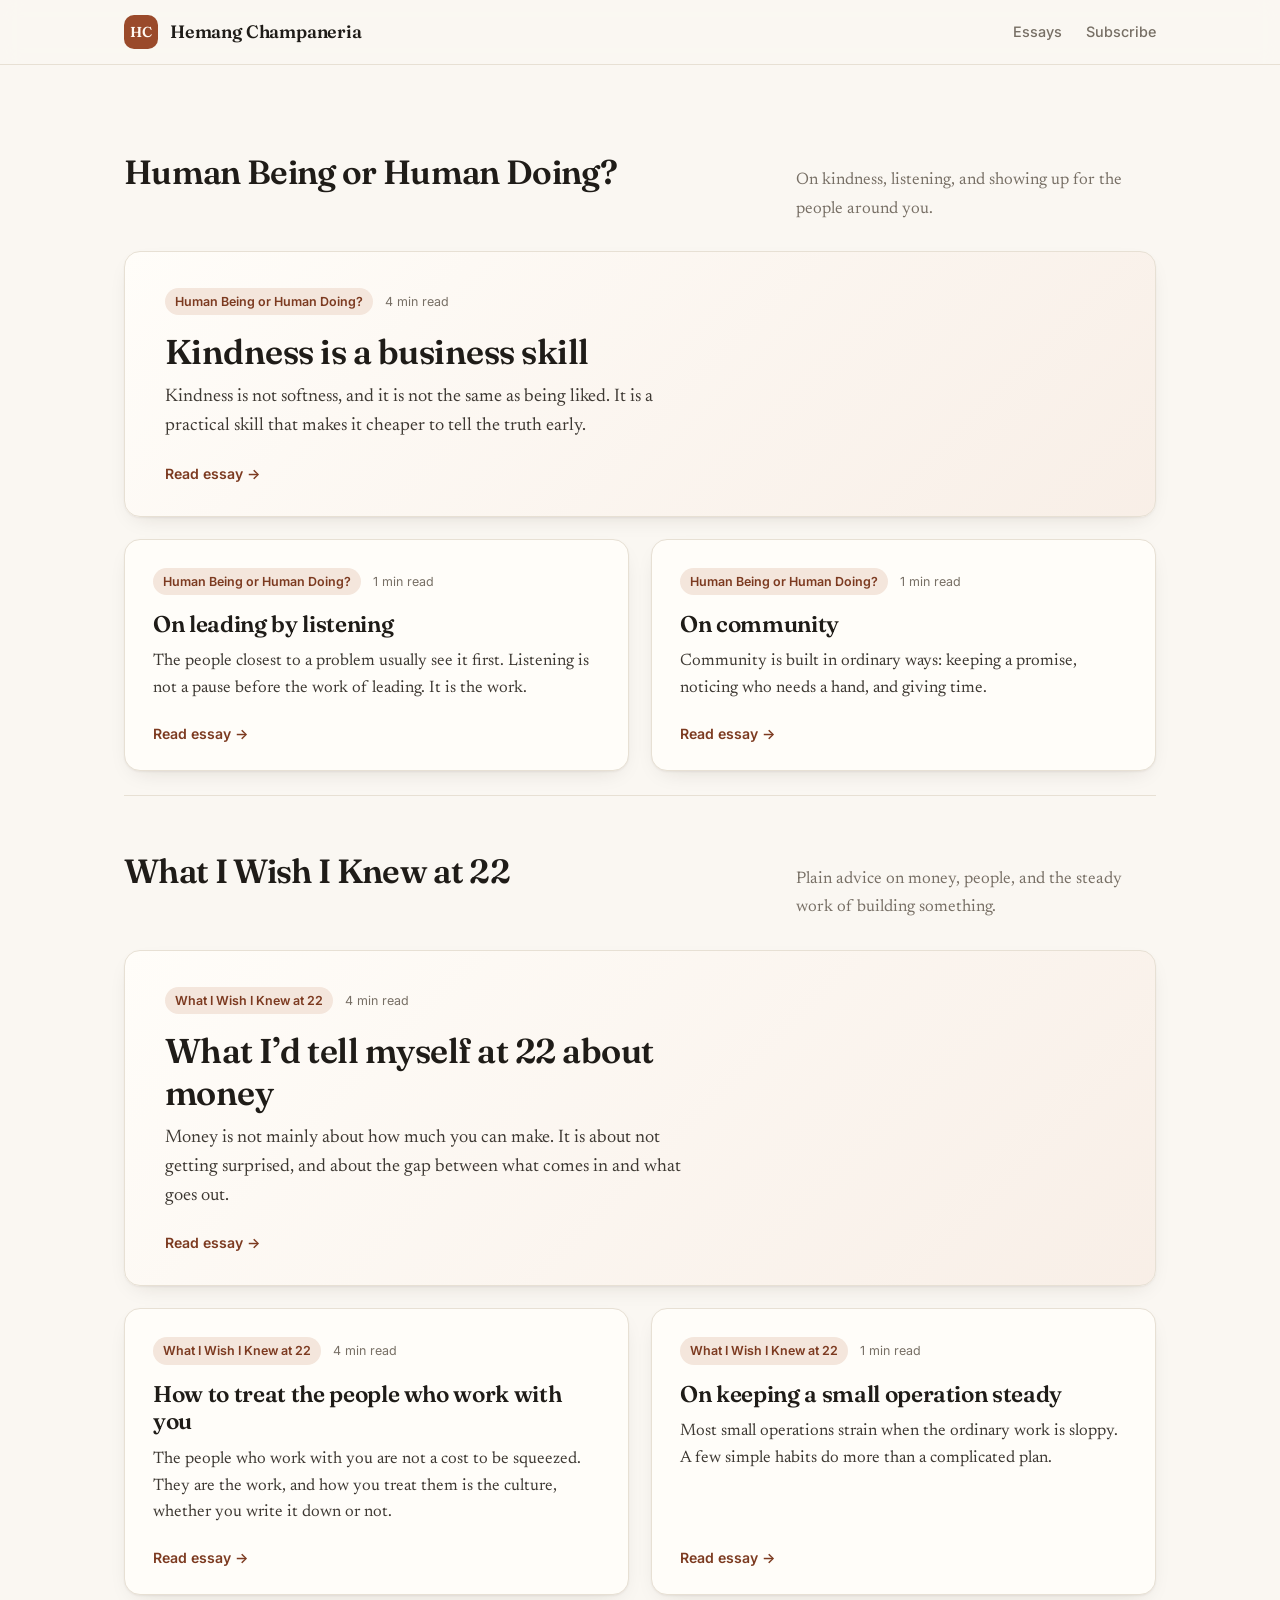
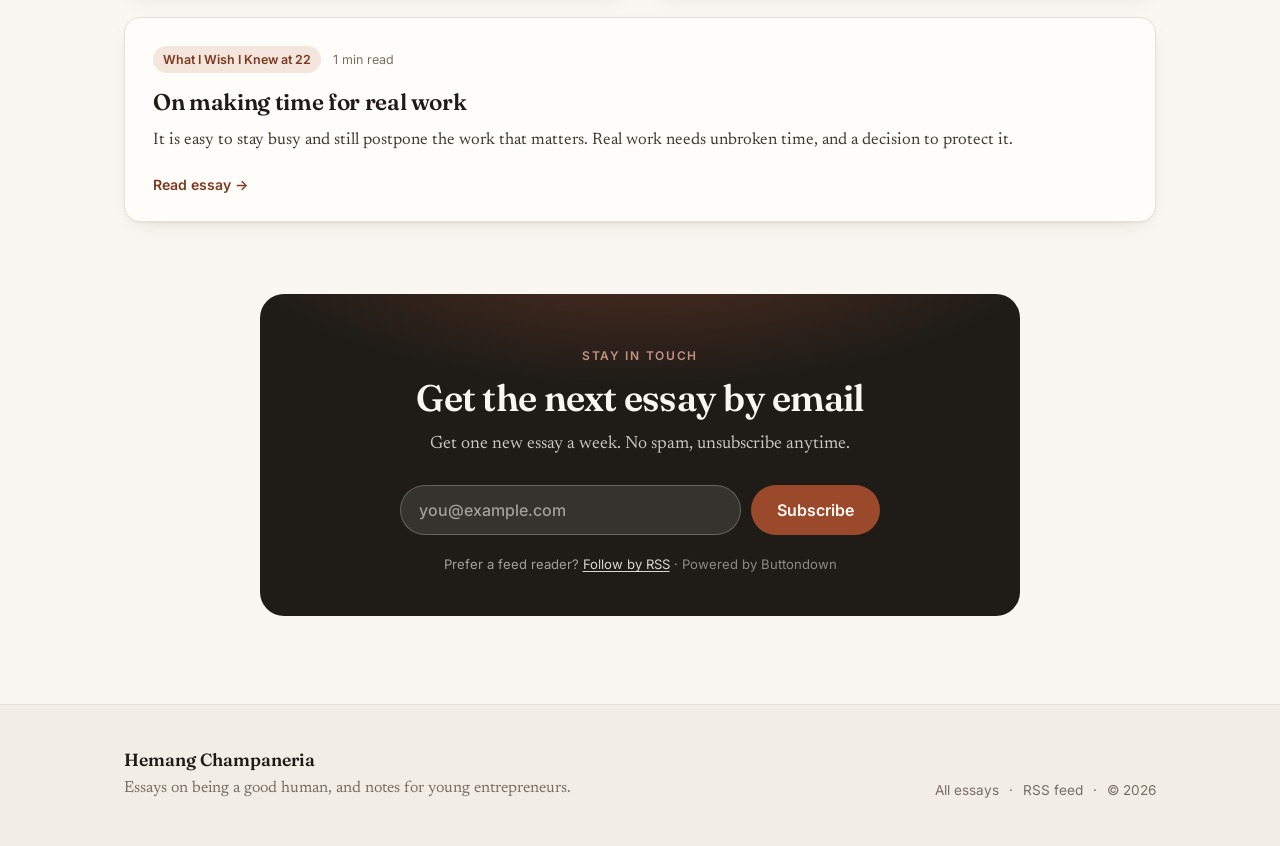
==== commit d480077f: "Remove home page name banner" ====
--- a/index.html
+++ b/index.html
@@ -15,7 +15,7 @@
   <link rel="preconnect" href="https://fonts.googleapis.com">
   <link rel="preconnect" href="https://fonts.gstatic.com" crossorigin>
   <link rel="stylesheet" href="https://fonts.googleapis.com/css2?family=Fraunces:opsz,wght@9..144,500;9..144,600&family=Newsreader:ital,opsz,wght@0,6..72,400;0,6..72,500;1,6..72,400&family=Inter:wght@400;500;600&display=swap">
-  <link rel="stylesheet" href="/styles.css">
+  <link rel="stylesheet" href="/styles.css?v=2">
   <link rel="alternate" type="application/rss+xml" title="Hemang Champaneria" href="https://hemangchampaneria.com/feed.xml">
   <meta property="og:type" content="website">
   <meta property="og:title" content="Hemang Champaneria">
@@ -64,17 +64,7 @@
   </header>
 
   <main id="main">
-    <section class="hero">
-      <div class="hero-inner">
-        <p class="eyebrow">Essays &amp; notes</p>
-        <h1>Hemang Champaneria</h1>
-        <p class="lead">Short essays on being a good human, and practical notes for young entrepreneurs.</p>
-        <div class="hero-actions">
-          <a class="button" href="#essays">Read the essays</a>
-          <a class="text-link" href="#subscribe">Get new essays <span aria-hidden="true">&rarr;</span></a>
-        </div>
-      </div>
-    </section>
+    <h1 class="visually-hidden">Hemang Champaneria: essays and notes</h1>
 
     <div id="essays" class="essays">
       <section class="group" aria-labelledby="human-heading">
